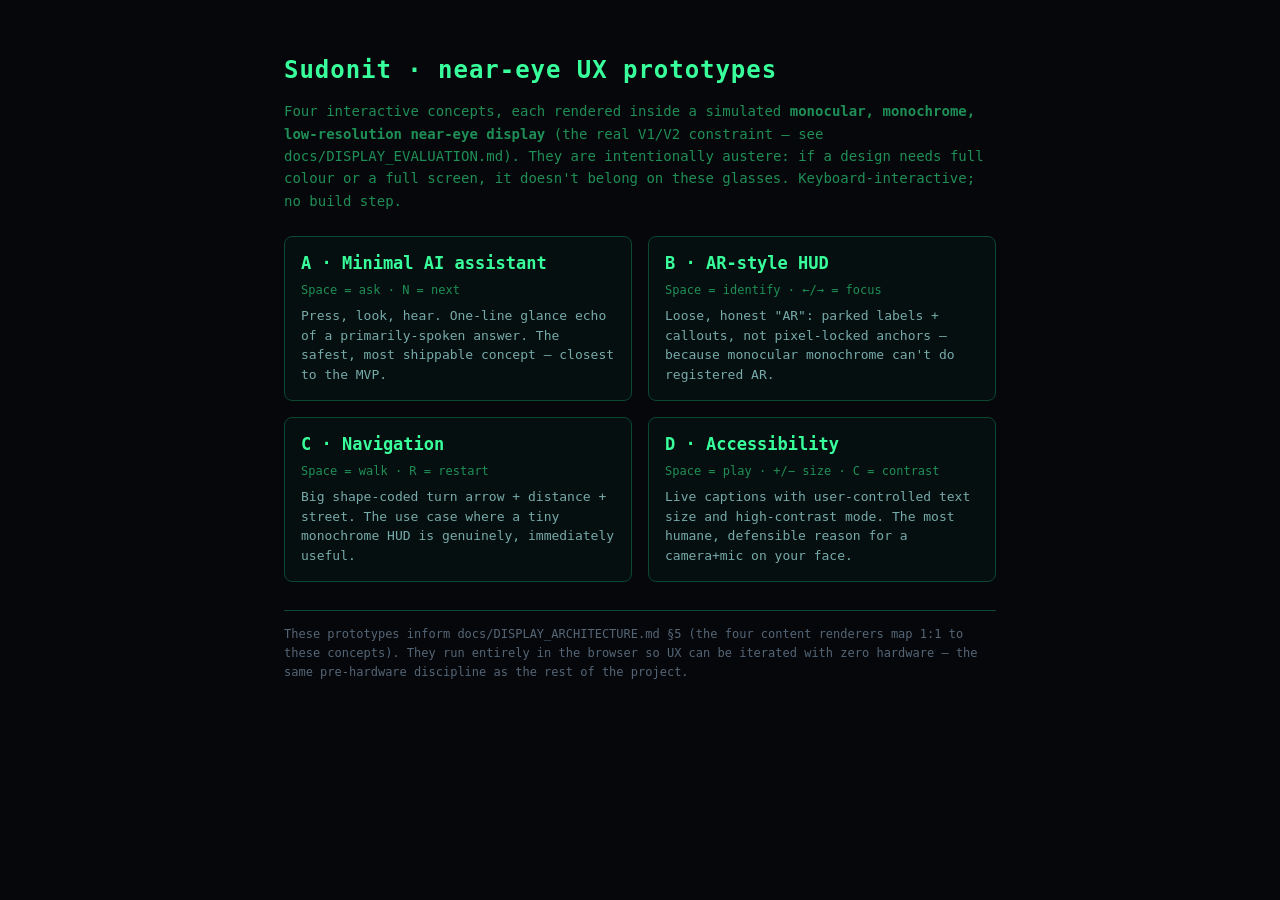
==== UX_PROTOTYPES/index.html @ 24073511 "docs: product & display architecture sprint (autonomy-first) Product/UX/display design sprint, no fi" ====
<!DOCTYPE html>
<!-- Launcher for the four Sudonit near-eye UX prototypes. Open this file in any
     browser (double-click / file://) — no server, no build step. -->
<html lang="en">
<head>
<meta charset="utf-8">
<title>Sudonit · UX Prototypes</title>
<link rel="stylesheet" href="common.css">
<style>
  body { overflow: auto; }
  .wrap { max-width: 760px; margin: 0 auto; padding: 40px 24px 60px; }
  h1 { color: var(--hud); font-size: 24px; letter-spacing:.04em; }
  p.lead { color: var(--hud-dim); font-size: 14px; line-height:1.6; }
  .grid { display: grid; grid-template-columns: 1fr 1fr; gap: 16px; margin-top: 24px; }
  a.card {
    display:block; text-decoration:none; color:var(--hud);
    border:1px solid var(--hud-faint); border-radius:8px; padding:16px;
    background: rgba(56,255,155,0.03); transition: border-color .2s, background .2s;
  }
  a.card:hover { border-color: var(--hud-dim); background: rgba(56,255,155,0.07); }
  a.card h2 { margin:0 0 6px; font-size:17px; }
  a.card .k { color:var(--hud-dim); font-size:12px; }
  a.card p { color:#7aa; font-size:13px; line-height:1.5; margin:8px 0 0; }
  .note { margin-top:28px; color:#567; font-size:12px; line-height:1.6; border-top:1px solid var(--hud-faint); padding-top:14px; }
</style>
</head>
<body>
<div class="wrap">
  <h1>Sudonit · near-eye UX prototypes</h1>
  <p class="lead">
    Four interactive concepts, each rendered inside a simulated <b>monocular,
    monochrome, low-resolution near-eye display</b> (the real V1/V2 constraint —
    see <code>docs/DISPLAY_EVALUATION.md</code>). They are intentionally austere:
    if a design needs full colour or a full screen, it doesn't belong on these
    glasses. Keyboard-interactive; no build step.
  </p>

  <div class="grid">
    <a class="card" href="concept-a-minimal-assistant.html">
      <h2>A · Minimal AI assistant</h2>
      <span class="k">Space = ask · N = next</span>
      <p>Press, look, hear. One-line glance echo of a primarily-spoken answer. The
         safest, most shippable concept — closest to the MVP.</p>
    </a>
    <a class="card" href="concept-b-ar-hud.html">
      <h2>B · AR-style HUD</h2>
      <span class="k">Space = identify · ←/→ = focus</span>
      <p>Loose, honest "AR": parked labels + callouts, not pixel-locked anchors —
         because monocular monochrome can't do registered AR.</p>
    </a>
    <a class="card" href="concept-c-navigation.html">
      <h2>C · Navigation</h2>
      <span class="k">Space = walk · R = restart</span>
      <p>Big shape-coded turn arrow + distance + street. The use case where a tiny
         monochrome HUD is genuinely, immediately useful.</p>
    </a>
    <a class="card" href="concept-d-accessibility.html">
      <h2>D · Accessibility</h2>
      <span class="k">Space = play · +/− size · C = contrast</span>
      <p>Live captions with user-controlled text size and high-contrast mode. The
         most humane, defensible reason for a camera+mic on your face.</p>
    </a>
  </div>

  <p class="note">
    These prototypes inform <code>docs/DISPLAY_ARCHITECTURE.md</code> §5 (the four
    content renderers map 1:1 to these concepts). They run entirely in the browser
    so UX can be iterated with zero hardware — the same pre-hardware discipline as
    the rest of the project.
  </p>
</div>
</body>
</html>
---- UX_PROTOTYPES/common.css ----
/* common.css — shared near-eye display simulator for all Sudonit UX prototypes.
 *
 * Goal: judge every concept under the REAL constraint — a tiny, monocular,
 * monochrome, low-resolution near-eye display (DISPLAY_EVALUATION.md Option A/V2).
 * So the "display" is a small, fixed-size, high-contrast canvas floated inside a
 * dark "eye view", with generous safe margins for the eyebox. If a design only
 * works full-screen and full-color, it fails here on purpose.
 */

:root {
  /* Monochrome-green HUD palette (Even Realities / Google Glass lineage). */
  --hud:        #38ff9b;          /* primary phosphor green */
  --hud-dim:    #1f8f57;          /* secondary / inactive */
  --hud-faint:  #0c4730;          /* gridlines / hints */
  --hud-bg:     #000000;          /* OLED black = off pixels = transparent */
  --warn:       #ffd23f;
  --scene:      #0a0c0f;

  /* The simulated panel. V1 target ~256x64; we scale up for legibility but keep
     the aspect ratio and low effective resolution feel. */
  --panel-w: 512px;
  --panel-h: 128px;
  --safe:    10px;                /* eyebox safe margin — keep content off edges */
}

* { box-sizing: border-box; }

html, body {
  margin: 0;
  height: 100%;
  background: #05070a;
  color: var(--hud);
  font-family: "DejaVu Sans Mono", "Consolas", monospace;
  -webkit-font-smoothing: none;          /* crisp, low-res feel */
  overflow: hidden;
}

/* The "eye view": what the wearer sees — mostly the real world (dark), with the
   display floating in the upper area like a monocular glance HUD. */
.eye {
  position: relative;
  height: 100%;
  display: flex;
  align-items: center;
  justify-content: center;
  background:
    radial-gradient(120% 90% at 50% 40%, #11161d 0%, #05070a 70%, #000 100%);
}

/* Optional simulated camera scene behind the HUD (Concept B uses it). */
.scene {
  position: absolute; inset: 0;
  background:
    linear-gradient(160deg, #14202b 0%, #0a1015 60%, #05070a 100%);
  opacity: 0;
  transition: opacity .4s;
}
.scene.on { opacity: 1; }

/* The monocular display panel. Monochrome, glowing, slightly transparent like a
   real combiner where black = see-through. */
.panel {
  position: relative;
  width: var(--panel-w);
  height: var(--panel-h);
  padding: var(--safe);
  background: rgba(0,0,0,0.55);
  border: 1px solid var(--hud-faint);
  border-radius: 6px;
  box-shadow: 0 0 24px rgba(56,255,155,0.12), inset 0 0 12px rgba(56,255,155,0.05);
  overflow: hidden;
  filter: drop-shadow(0 0 1px var(--hud));
}

/* Scanline / low-res texture to remind us this is not a retina screen. */
.panel::after {
  content: "";
  position: absolute; inset: 0;
  pointer-events: none;
  background: repeating-linear-gradient(
    0deg, rgba(0,0,0,0.18) 0 1px, transparent 1px 3px);
  mix-blend-mode: multiply;
}

/* A reserved top status strip — every screen needs system info
   (DISPLAY_ARCHITECTURE §5). */
.status {
  display: flex; justify-content: space-between; align-items: center;
  font-size: 12px; color: var(--hud-dim);
  letter-spacing: .04em;
  border-bottom: 1px solid var(--hud-faint);
  padding-bottom: 4px; margin-bottom: 6px;
}
.status .dot { color: var(--hud); }

.dim   { color: var(--hud-dim); }
.faint { color: var(--hud-faint); }
.big   { font-size: 30px; line-height: 1.1; }
.huge  { font-size: 46px; line-height: 1; }

/* Shared on-screen control hint bar (outside the panel, in the "world"). */
.controls {
  position: absolute;
  left: 0; right: 0; bottom: 16px;
  text-align: center;
  color: #4a6b5c;
  font-size: 12px;
  letter-spacing: .05em;
}
.controls kbd {
  background: #0d1a14; border: 1px solid #1f8f57; border-radius: 3px;
  padding: 1px 6px; color: var(--hud); font-size: 11px;
}

/* Prototype label, top-left of the world. */
.tag {
  position: absolute; top: 14px; left: 16px;
  color: #355; font-size: 12px; letter-spacing: .12em; text-transform: uppercase;
}
.tag b { color: var(--hud-dim); }

/* Back-to-launcher link. */
.home {
  position: absolute; top: 14px; right: 16px;
  color: #355; font-size: 12px; text-decoration: none;
}
.home:hover { color: var(--hud); }

/* Blinking cursor / thinking indicator. */
.cursor::after { content: "▋"; animation: blink 1s steps(1) infinite; }
@keyframes blink { 50% { opacity: 0; } }

.hidden { display: none !important; }
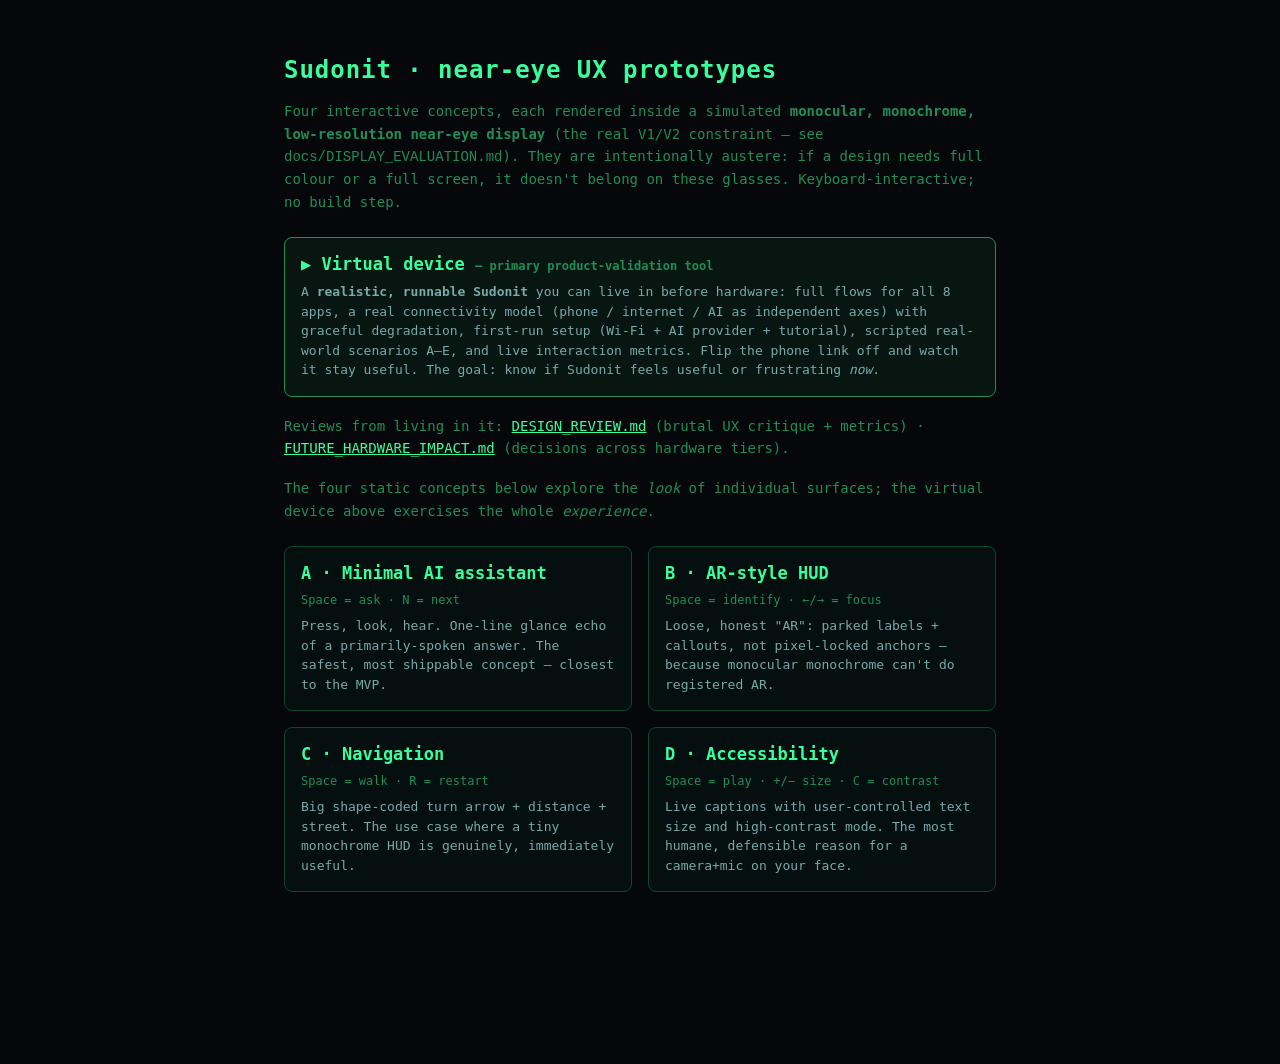
==== commit 1e16d28b: "prototype: virtual Sudonit runtime simulator Turn runtime-sim.html into a realistic virtual device f" ====
--- a/UX_PROTOTYPES/index.html
+++ b/UX_PROTOTYPES/index.html
@@ -35,6 +35,26 @@
     glasses. Keyboard-interactive; no build step.
   </p>
 
+  <a class="card" href="runtime-sim.html" style="display:block;margin-top:24px;border-color:var(--hud-dim);background:rgba(56,255,155,0.06)">
+    <h2>▶ Virtual device <span class="k" style="text-transform:none">— primary product-validation tool</span></h2>
+    <p>A <b>realistic, runnable Sudonit</b> you can live in before hardware: full flows
+       for all 8 apps, a real connectivity model (phone / internet / AI as independent
+       axes) with graceful degradation, first-run setup (Wi-Fi + AI provider + tutorial),
+       scripted real-world scenarios A–E, and live interaction metrics. Flip the phone
+       link off and watch it stay useful. The goal: know if Sudonit feels useful or
+       frustrating <i>now</i>.</p>
+  </a>
+
+  <p class="lead" style="margin-top:18px">Reviews from living in it:
+     <a href="DESIGN_REVIEW.md" style="color:var(--hud)">DESIGN_REVIEW.md</a> (brutal UX
+     critique + metrics) ·
+     <a href="FUTURE_HARDWARE_IMPACT.md" style="color:var(--hud)">FUTURE_HARDWARE_IMPACT.md</a>
+     (decisions across hardware tiers).</p>
+
+  <p class="lead" style="margin-top:18px">The four static concepts below explore the
+     <i>look</i> of individual surfaces; the virtual device above exercises the whole
+     <i>experience</i>.</p>
+
   <div class="grid">
     <a class="card" href="concept-a-minimal-assistant.html">
       <h2>A · Minimal AI assistant</h2>
